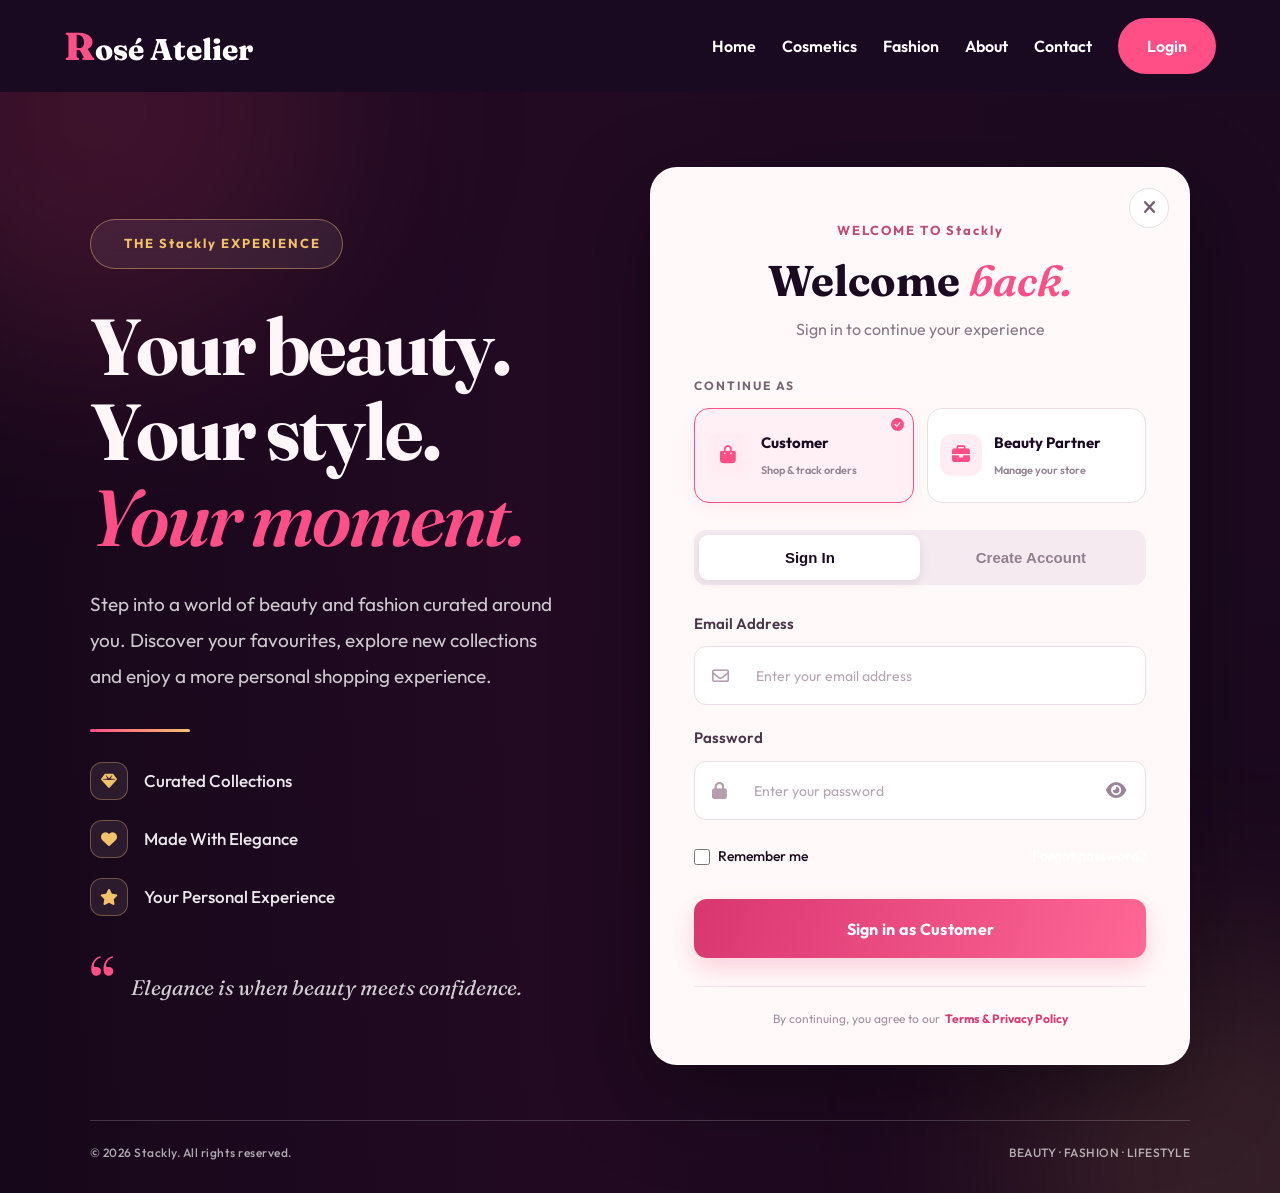
==== login.html @ b57ec541 "first commit" ====
<!DOCTYPE html>
<html lang="en">
<head>
  <meta charset="UTF-8">
  <meta name="viewport" content="width=device-width, initial-scale=1.0">

  <title>Login | Stackly</title>

  <link rel="preconnect" href="https://fonts.googleapis.com">
  <link rel="preconnect" href="https://fonts.gstatic.com" crossorigin>

  <link href="https://fonts.googleapis.com/css2?family=Fraunces:ital,wght@0,600;0,700;0,800;1,600&family=Outfit:wght@300;400;500;600;700&display=swap" rel="stylesheet">

  <link rel="stylesheet" href="https://cdnjs.cloudflare.com/ajax/libs/font-awesome/6.5.2/css/all.min.css">

  <link rel="stylesheet" href="css/base.css">
  <link rel="stylesheet" href="css/login.css">
</head>

<body class="pg-login">

  <!-- HEADER -->
  <header class="top">

    <a class="logo" href="index.html">
      <span>R</span>osé Atelier
    </a>

    <button class="burger" type="button" aria-label="Menu" aria-expanded="false">
      <i></i>
      <i></i>
      <i></i>
    </button>

    <nav class="nav">
      <a href="index.html">Home</a>
      <a href="cosmetics.html">Cosmetics</a>
      <a href="fashion.html">Fashion</a>
      <a href="about.html">About</a>
      <a href="contact.html">Contact</a>
      <a href="login.html" class="btn login-btn on">Login</a>
    </nav>

  </header>

  <div class="scrim"></div>

  <!-- LOGIN HERO -->
  <main class="login-page">

    <div class="login-bg"></div>
    <div class="login-overlay"></div>

    <div class="login-layout">

      <!-- LEFT CONTENT -->
      <section class="login-intro">

        <span class="intro-tag">
          <i class="fa-solid fa-sparkles"></i>
          THE Stackly EXPERIENCE
        </span>

        <h1>
          Your beauty.<br>
          Your style.<br>
          <em>Your moment.</em>
        </h1>

        <p>
          Step into a world of beauty and fashion curated around you.
          Discover your favourites, explore new collections and
          enjoy a more personal shopping experience.
        </p>

        <div class="intro-line"></div>

        <div class="intro-features">

          <div>
            <i class="fa-solid fa-gem"></i>
            <span>Curated Collections</span>
          </div>

          <div>
            <i class="fa-solid fa-heart"></i>
            <span>Made With Elegance</span>
          </div>

          <div>
            <i class="fa-solid fa-star"></i>
            <span>Your Personal Experience</span>
          </div>

        </div>

        <div class="intro-quote">
          <span>“</span>
          <p>Elegance is when beauty meets confidence.</p>
        </div>

      </section>

      <!-- LOGIN CARD -->
      <section class="login-card">

        <button class="close" id="closeBtn" type="button" aria-label="Close login">
          <i class="fa-solid fa-xmark"></i>
        </button>

        <div class="card-heading">

          <span class="card-eyebrow">WELCOME TO Stackly</span>

          <h2>Welcome <em>back.</em></h2>

          <p class="ls">Sign in to continue your experience</p>

        </div>

        <!-- ROLE SELECTION -->
        <div class="role-heading">CONTINUE AS</div>

        <div class="roles">

          <label class="role">
            <input type="radio" name="role" value="customer" checked>

            <span class="role-content">

              <span class="role-icon">
                <i class="fa-solid fa-bag-shopping"></i>
              </span>

              <span class="role-text">
                <b>Customer</b>
                <small>Shop & track orders</small>
              </span>

              <i class="fa-solid fa-circle-check role-check"></i>

            </span>
          </label>

          <label class="role">
            <input type="radio" name="role" value="partner">

            <span class="role-content">

              <span class="role-icon">
                <i class="fa-solid fa-briefcase"></i>
              </span>

              <span class="role-text">
                <b>Beauty Partner</b>
                <small>Manage your store</small>
              </span>

              <i class="fa-solid fa-circle-check role-check"></i>

            </span>
          </label>

        </div>

        <!-- TABS -->
        <div class="tabs">
          <button type="button" class="on" data-t="in">Sign In</button>
          <button type="button" data-t="up">Create Account</button>
        </div>

        <!-- FORM -->
        <form id="lf" novalidate>

          <label class="nmf" hidden>
            Full Name

            <span class="input-wrap">
              <i class="fa-regular fa-user"></i>
              <input
                id="ln"
                type="text"
                placeholder="Enter your full name"
                autocomplete="name"
              >
            </span>
          </label>

          <label>
            Email Address

            <span class="input-wrap">
              <i class="fa-regular fa-envelope"></i>
              <input
                id="le"
                type="email"
                placeholder="Enter your email address"
                autocomplete="email"
              >
            </span>
          </label>

          <label>
            Password

            <span class="input-wrap pw">
              <i class="fa-solid fa-lock"></i>

              <input
                id="lp"
                type="password"
                placeholder="Enter your password"
                autocomplete="current-password"
              >

              <button type="button" id="eye" aria-label="Show password">
                <i class="fa-solid fa-eye"></i>
              </button>

            </span>
          </label>
          
          <div class="login-options">
            <label class="remember-me">
              <input type="checkbox" id="rememberMe">
              <span>Remember me</span>
            </label>
          
            <a href="forgot-password.html" class="forgot-link">
              Forgot password?
            </a>
          </div>


          <!-- <div class="form-note">
            <span><i class="fa-solid fa-shield-halved"></i> Secure access</span>
            <span>Minimum 6 characters</span>
          </div> -->

          <button class="btn full" id="sub" type="submit">
            Sign in as Customer
            <i class="fa-solid fa-arrow-right"></i>
          </button>

          <p id="lm" role="status" aria-live="polite"></p>

        </form>

        <div class="card-footer">
          <span>By continuing, you agree to our</span>
          <a href="#">Terms & Privacy Policy</a>
        </div>

      </section>

    </div>

    <div class="login-bottom">
      <span>© 2026 Stackly. All rights reserved.</span>
      <span>BEAUTY · FASHION · LIFESTYLE</span>
    </div>

  </main>

  <script src="js/common.js"></script>
  <script src="js/login.js"></script>

</body>
</html>
---- css/base.css ----
* {
  box-sizing: border-box;
  margin: 0;
  padding: 0;
}
html {
  scroll-behavior: smooth;
}
:root {
  --plum: #1b0b22;
  --stack: #ff4f86;
  --gold: #f4c26b;
  --ink: #2a1030;
  --card-bg: #fff;
  --card-fg: #222;
  --card-bd: 3px solid #ff4f86;
  --card-ac: #b3123f;
}

.logo img {
  display: block;
  width: 180px;
  height: 55px;
  object-fit: contain;
}

body {
  font-family: "Outfit", sans-serif;
  background: var(--plum);
  color: #fff;
  line-height: 1.65;
  overflow-x: hidden;
}
img {
  max-width: 100%;
  display: block;
}
a {
  text-decoration: none;
  color: inherit;
}
h1,
h2,
h3,
h4 {
  font-family: "Fraunces", serif;
  line-height: 1.15;
}
.wrap {
  max-width: 1180px;
  margin: auto;
  padding: 0 20px;
}
.top {
  position: fixed;
  inset: 0 0 auto 0;
  z-index: 100;
  display: flex;
  align-items: center;
  justify-content: space-between;
  padding: 14px 5vw;
  background: rgba(27, 11, 34, 0.92);
  backdrop-filter: blur(10px);
  transition: 0.3s;
}
.top.sc {
  padding: 8px 5vw;
  box-shadow: 0 6px 30px rgba(0, 0, 0, 0.5);
}
.logo {
  font-family: "Fraunces", serif;
  font-weight: 800;
  font-size: 1.5rem;
  color: #fff;
}
.logo span {
  color: var(--stack);
  font-size: 1.9rem;
}
.nav {
  display: flex;
  align-items: center;
  gap: 26px;
}
.nav a {
  font-weight: 500;
  position: relative;
  color: #fff;
}
.nav a:not(.btn)::after {
  content: "";
  position: absolute;
  left: 0;
  bottom: -4px;
  height: 2px;
  width: 0;
  background: var(--gold);
  transition: 0.3s;
}
.nav a:not(.btn):hover::after,
.nav a.on::after {
  width: 100%;
}
.btn {
  display: inline-block;
  padding: 12px 28px;
  border-radius: 50px;
  background: var(--stack);
  color: #fff;
  font-weight: 600;
  border: 2px solid var(--stack);
  cursor: pointer;
  position: relative;
  overflow: hidden;
  font-family: inherit;
  font-size: 1rem;
  transition: 0.3s;
}
.btn::before {
  content: "";
  position: absolute;
  top: 0;
  left: -80%;
  width: 50%;
  height: 100%;
  background: rgba(255, 255, 255, 0.4);
  transform: skewX(-25deg);
  transition: 0.6s;
}
.btn:hover::before {
  left: 130%;
}
.btn:hover {
  transform: translateY(-3px);
  box-shadow: 0 10px 25px rgba(255, 79, 134, 0.5);
}
.btn.ghost {
  background: transparent;
  border-color: #fff;
  margin-left: 12px;
}
.btn.gold {
  background: var(--gold);
  border-color: var(--gold);
  color: #2a1030;
}
.btn.full {
  width: 100%;
}
.burger {
  display: none;
  background: none;
  border: 0;
  width: 34px;
  height: 26px;
  position: relative;
  cursor: pointer;
  z-index: 70;
}
.burger i {
  position: absolute;
  left: 0;
  width: 100%;
  height: 3px;
  background: #fff;
  border-radius: 3px;
  transition: 0.3s;
}
.burger i:nth-child(1) {
  top: 0;
}
.burger i:nth-child(2) {
  top: 11px;
}
.burger i:nth-child(3) {
  top: 22px;
}
.burger.x i:nth-child(1) {
  top: 11px;
  transform: rotate(45deg);
}
.burger.x i:nth-child(2) {
  opacity: 0;
}
.burger.x i:nth-child(3) {
  top: 11px;
  transform: rotate(-45deg);
}
.scrim {
  position: fixed;
  inset: 0;
  background: rgba(0, 0, 0, 0.55);
  opacity: 0;
  pointer-events: none;
  transition: 0.4s;
  z-index: 55;
}
.scrim.on {
  opacity: 1;
  pointer-events: auto;
}
@media (max-width: 900px) {
  .burger {
    display: block;
  }
  .nav {
    position: fixed;
    top: 0;
    right: 0;
    height: 100vh;
    width: 50vw;
    min-width: 220px;
    flex-direction: column;
    justify-content: center;
    gap: 28px;
    background: linear-gradient(170deg, #3a1450, #1b0b22);
    transform: translateX(100%);
    transition: transform 0.5s cubic-bezier(0.7, 0, 0.2, 1);
    z-index: 60;
    box-shadow: -10px 0 40px rgba(0, 0, 0, 0.6);
  }
  .nav.open {
    transform: none;
  }
  .nav a {
    font-size: 1.15rem;
    opacity: 0;
    transform: translateX(30px);
    transition: 0.4s;
  }
  .nav.open a {
    opacity: 1;
    transform: none;
  }
  .nav.open a:nth-child(2) {
    transition-delay: 0.1s;
  }
  .nav.open a:nth-child(3) {
    transition-delay: 0.15s;
  }
  .nav.open a:nth-child(4) {
    transition-delay: 0.2s;
  }
  .nav.open a:nth-child(5) {
    transition-delay: 0.25s;
  }
  .nav.open a:nth-child(6) {
    transition-delay: 0.3s;
  }
}
.hero {
  position: relative;
  min-height: 100vh;
  display: flex;
  align-items: center;
  overflow: hidden;
  padding: 120px 0 80px;
}
.hbg {
  position: absolute;
  inset: 0;
}
.hbg img {
  width: 100%;
  height: 100%;
  object-fit: cover;
  animation: kb 20s ease-in-out infinite alternate;
}
.hbg::after {
  content: "";
  position: absolute;
  inset: 0;
  background: linear-gradient(
    100deg,
    rgba(27, 11, 34, 0.92),
    rgba(27, 11, 34, 0.35)
  );
}
@keyframes kb {
  to {
    transform: scale(1.15) translate(-2%, -2%);
  }
}
#petals {
  position: absolute;
  inset: 0;
  width: 100%;
  height: 100%;
  z-index: 1;
  pointer-events: none;
}
.hin {
  position: relative;
  z-index: 2;
}
.hin h1 {
  font-size: clamp(2.4rem, 7vw, 5.2rem);
  max-width: 800px;
  margin: 16px 0;
}
.hin p {
  max-width: 520px;
  font-size: 1.2rem;
  margin-bottom: 28px;
}
.hbtn {
  display: flex;
  flex-wrap: wrap;
  gap: 12px;
}
.hbtn .ghost {
  margin: 0;
}
.pill {
  display: inline-block;
  padding: 6px 18px;
  border-radius: 30px;
  background: var(--gold);
  color: #2a1030;
  font-weight: 600;
}
.shim {
  background: linear-gradient(90deg, #fff, #ffb3cc, var(--gold), #fff);
  background-size: 300% 100%;
  -webkit-background-clip: text;
  background-clip: text;
  color: transparent;
  animation: sh 6s linear infinite;
}
@keyframes sh {
  to {
    background-position: -300% 0;
  }
}
.spin {
  position: absolute;
  right: 6vw;
  bottom: 8vh;
  width: 130px;
  height: 130px;
  z-index: 2;
}
.spin svg {
  width: 100%;
  animation: rot 14s linear infinite;
}
.spin text {
  fill: var(--gold);
  font-size: 11px;
  font-weight: 600;
}
.spin b {
  position: absolute;
  inset: 0;
  display: grid;
  place-items: center;
  font-size: 2rem;
  color: var(--stack);
  animation: beat 1.4s infinite;
}
@keyframes rot {
  to {
    transform: rotate(360deg);
  }
}
@keyframes beat {
  50% {
    transform: scale(1.3);
  }
}
.sec {
  padding: 90px 0;
  position: relative;
}
.shead {
  text-align: center;
  margin-bottom: 46px;
}
.shead h2 {
  font-size: clamp(1.9rem, 4vw, 3rem);
}
.shead p {
  opacity: 0.85;
  margin-top: 8px;
}
.s-cream {
  background: #fff7f2;
  color: #2a1030;
}
.s-blush {
  background: #ffd6e3;
  color: #3b0f2a;
}
.s-violet {
  background: #3a1450;
  color: #fff;
}
.s-lav {
  background: #e9defa;
  color: #26104a;
}
.s-gold {
  background: #fbe3b0;
  color: #3a2500;
}
.s-stack {
  background: linear-gradient(135deg, #ff4f86, #b3123f);
  color: #fff;
}
.reveal {
  opacity: 0;
  transform: translateY(40px) scale(0.97);
  transition:
    opacity 0.8s,
    transform 0.8s cubic-bezier(0.2, 0.8, 0.2, 1);
}
.reveal.in {
  opacity: 1;
  transform: none;
}
.grid {
  display: grid;
  grid-template-columns: repeat(auto-fit, minmax(250px, 1fr));
  gap: 26px;
}
.g4 {
  grid-template-columns: repeat(auto-fit, minmax(220px, 1fr));
}
.card {
  background: var(--card-bg);
  color: var(--card-fg);
  border: var(--card-bd);
  overflow: hidden;
  display: flex;
  flex-direction: column;
  transition:
    transform 0.4s,
    box-shadow 0.4s;
}
.card h3 {
  font-size: 1.3rem;
  margin-bottom: 6px;
  color: var(--card-fg);
}
.card p {
  color: var(--card-fg);
}
.ci {
  height: 220px;
  overflow: hidden;
  background: #ddd;
}
.ci img {
  width: 100%;
  height: 100%;
  object-fit: cover;
  transition: 0.7s;
}
.card:hover .ci img {
  transform: scale(1.12) rotate(1.5deg);
}
.cb {
  padding: 20px;
}
.tag {
  display: inline-block;
  background: var(--card-ac);
  color: #fff;
  padding: 3px 14px;
  border-radius: 20px;
  font-size: 0.85rem;
  font-weight: 600;
  margin-bottom: 10px;
}
.emo {
  font-size: 2.6rem;
  padding: 22px 20px 0;
  display: inline-block;
  animation: fl 3s ease-in-out infinite;
}
@keyframes fl {
  50% {
    transform: translateY(-8px) rotate(6deg);
  }
}
.split {
  display: grid;
  grid-template-columns: 1fr 1fr;
  gap: 50px;
  align-items: center;
  margin-top: 30px;
}
.split.rev .sp-img {
  order: 2;
}
.sp-img {
  position: relative;
  border-radius: 200px 200px 24px 24px;
  overflow: hidden;
  aspect-ratio: 4/5;
  background: #ccc;
}
.sp-img img {
  width: 100%;
  height: 100%;
  object-fit: cover;
}
.blob {
  position: absolute;
  width: 140px;
  height: 140px;
  border-radius: 50%;
  background: var(--gold);
  opacity: 0.35;
  right: -30px;
  bottom: -30px;
  animation: fl 5s infinite;
}
.sp-tx h3 {
  font-size: 2rem;
  margin-bottom: 14px;
}
.tick {
  list-style: none;
  margin-top: 16px;
}
.tick li {
  padding: 6px 0 6px 34px;
  position: relative;
}
.tick li::before {
  content: "✿";
  position: absolute;
  left: 0;
  color: var(--stack);
  font-size: 1.2rem;
  animation: rot 6s linear infinite;
}
.stats {
  display: grid;
  grid-template-columns: repeat(auto-fit, minmax(200px, 1fr));
  gap: 20px;
  text-align: center;
}
.stat b {
  display: block;
  font-family: "Fraunces", serif;
  font-size: 3.4rem;
  color: #b3123f;
}
.stat span {
  font-weight: 500;
}
.marq {
  overflow: hidden;
  background: var(--gold);
  color: #2a1030;
  padding: 14px 0;
  margin: 0 -20px 40px;
  transform: rotate(-1.5deg);
}
.mt {
  display: flex;
  gap: 30px;
  white-space: nowrap;
  width: max-content;
  animation: mq 22s linear infinite;
  font-weight: 600;
  font-size: 1.3rem;
}
.mt em {
  color: #b3123f;
  font-style: normal;
}
@keyframes mq {
  to {
    transform: translateX(-50%);
  }
}
.gal {
  columns: 3 220px;
  gap: 16px;
}
.gal figure {
  margin-bottom: 16px;
  border-radius: 16px;
  overflow: hidden;
  break-inside: avoid;
  background: #ccc;
}
.gal img {
  width: 100%;
  transition: 0.6s;
}
.gal figure:hover img {
  transform: scale(1.1) rotate(-2deg);
  filter: saturate(1.4);
}
.ctabox {
  text-align: center;
  max-width: 720px;
  margin: auto;
}
.ctabox h3 {
  font-size: 2.2rem;
  margin-bottom: 10px;
}
.ctabox p {
  margin-bottom: 22px;
}
.faq {
  max-width: 760px;
  margin: auto;
}
.faq details {
  background: #fff;
  color: #2a1030;
  border-radius: 14px;
  margin-bottom: 12px;
  overflow: hidden;
  border-left: 6px solid var(--stack);
}
.faq summary {
  padding: 16px 20px;
  cursor: pointer;
  font-weight: 600;
  list-style: none;
}
.faq summary::after {
  content: "+";
  float: right;
  font-size: 1.4rem;
  transition: 0.3s;
}
.faq details[open] summary::after {
  transform: rotate(45deg);
}
.faq p {
  padding: 0 20px 18px;
  animation: dn 0.4s;
}
@keyframes dn {
  from {
    opacity: 0;
    transform: translateY(-8px);
  }
}
.steps {
  max-width: 700px;
  margin: auto;
  list-style: none;
  counter-reset: s;
}
.steps li {
  display: flex;
  gap: 20px;
  align-items: center;
  background: #fff;
  color: #26104a;
  border-radius: 16px;
  padding: 18px 22px;
  margin-bottom: 16px;
}
.steps b {
  flex: none;
  width: 52px;
  height: 52px;
  display: grid;
  place-items: center;
  border-radius: 50%;
  background: var(--stack);
  color: #fff;
  font-size: 1.4rem;
}
.form {
  max-width: 760px;
  margin: auto;
  background: #fff;
  color: #2a1030;
  padding: 30px;
  border-radius: 20px;
  display: grid;
  gap: 16px;
}
.row {
  display: grid;
  grid-template-columns: 1fr 1fr;
  gap: 16px;
}
label {
  display: grid;
  gap: 6px;
  font-weight: 600;
}
input,
select,
textarea {
  padding: 12px 14px;
  border: 2px solid #d7c3e6;
  border-radius: 10px;
  font: inherit;
  color: #2a1030;
  background: #fff;
}
input:focus,
select:focus,
textarea:focus {
  outline: 3px solid #ff4f86;
  border-color: transparent;
}
.copy {
  text-align: center;
  margin-top: 40px;
  opacity: 0.7;
  font-size: 0.9rem;
}
.spark {
  position: fixed;
  pointer-events: none;
  z-index: 99;
  font-size: 14px;
  color: var(--gold);
  animation: sp 0.9s forwards;
}
@keyframes sp {
  to {
    transform: translate(var(--x), var(--y)) scale(0);
    opacity: 0;
  }
}
:focus-visible {
  outline: 3px solid var(--gold);
  outline-offset: 3px;
}
@media (max-width: 800px) {
  .split {
    grid-template-columns: 1fr;
  }
  .split.rev .sp-img {
    order: 0;
  }
  .fgrid {
    grid-template-columns: 1fr 1fr;
  }
  .row {
    grid-template-columns: 1fr;
  }
  .spin {
    display: none;
  }
  .sec {
    padding: 64px 0;
  }
}
@media (prefers-reduced-motion: reduce) {
  * {
    animation: none !important;
    transition: none !important;
  }
  .reveal {
    opacity: 1;
    transform: none;
  }
}



/* ================= stack ATELIER FOOTER ================= */

.stack-footer {
  position: relative;
  overflow: hidden;
  padding: 75px 0 22px;
  background:
    radial-gradient(circle at 85% 15%, rgba(255, 79, 134, .13), transparent 30%),
    linear-gradient(135deg, #120619, #1b0b22 55%, #2a1030);
  color: #fff;
}

.stack-footer::before {
  content: "";
  position: absolute;
  width: 320px;
  height: 320px;
  border: 1px solid rgba(244, 194, 107, .12);
  border-radius: 50%;
  top: -190px;
  right: -80px;
  pointer-events: none;
}

.stack-footer-grid {
  display: grid;
  grid-template-columns: 1.6fr 1fr 1.15fr 1.5fr;
  gap: 45px;
  padding-bottom: 55px;
}

/* BRAND */

.stack-footer-brand .logo {
  display: inline-block;
  font-size: 1.9rem;
  margin-bottom: 18px;
}

.stack-footer-brand .logo span {
  font-size: 2.4rem;
}

.stack-footer-brand p {
  max-width: 340px;
  color: rgba(255,255,255,.68);
  font-size: 1rem;
  line-height: 1.9;
  margin-bottom: 25px;
}

/* SOCIAL ICONS */

.footer-socials {
  display: flex;
  gap: 12px;
  align-items: center;
}

.footer-socials a {
  width: 42px;
  height: 42px;
  display: grid;
  place-items: center;
  border: 1px solid rgba(244,194,107,.4);
  border-radius: 50%;
  color: var(--gold);
  font-size: 1rem;
  transition: .35s;
}

.footer-socials a:hover {
  background: var(--stack);
  border-color: var(--stack);
  color: #fff;
  transform: translateY(-5px);
  box-shadow: 0 8px 20px rgba(255,79,134,.25);
}

/* FOOTER COLUMNS */

.stack-footer-col h5 {
  color: var(--gold);
  font-family: 'Fraunces', serif;
  font-size: 1.3rem;
  margin-bottom: 22px;
}

.stack-footer-col > a {
  display: block;
  width: fit-content;
  color: rgba(255,255,255,.7);
  font-size: .98rem;
  padding: 6px 0;
  transition: .3s;
}

.stack-footer-col > a:hover {
  color: var(--stack);
  transform: translateX(5px);
}

/* NEWSLETTER */

.stack-newsletter p {
  color: rgba(255,255,255,.68);
  font-size: .98rem;
  line-height: 1.8;
  margin-bottom: 20px;
}

.stack-newsletter-form {
  display: flex;
  align-items: center;
  gap: 8px;
  padding: 6px;
  background: rgba(255,255,255,.08);
  border: 1px solid rgba(244,194,107,.35);
  border-radius: 50px;
}

.stack-newsletter-form input {
  min-width: 0;
  flex: 1;
  padding: 11px 13px;
  border: 0;
  outline: 0;
  background: transparent;
  color: #fff;
  font-family: inherit;
  font-size: .9rem;
}

.stack-newsletter-form input::placeholder {
  color: rgba(255,255,255,.55);
}

.stack-newsletter-form input:focus {
  outline: none;
  border: 0;
  box-shadow: none;
}

.stack-newsletter-form button {
  flex: none;
  width: 43px;
  height: 43px;
  border: 0;
  border-radius: 50%;
  background: var(--stack);
  color: #fff;
  font-size: 1rem;
  cursor: pointer;
  transition: .3s;
}

.stack-newsletter-form button:hover {
  background: var(--gold);
  color: var(--plum);
  transform: rotate(-35deg);
}

.newsletter-note {
  display: block;
  margin-top: 12px;
  color: rgba(255,255,255,.48);
  font-size: .82rem;
}

/* BOTTOM BAR */

.stack-footer-bottom {
  display: flex;
  justify-content: space-between;
  align-items: center;
  gap: 20px;
  flex-wrap: wrap;
  padding-top: 23px;
  border-top: 1px solid rgba(255,255,255,.13);
  color: rgba(255,255,255,.55);
  font-size: .88rem;
}

.footer-bottom-links {
  display: flex;
  gap: 22px;
}

.footer-bottom-links a {
  transition: .3s;
}

.footer-bottom-links a:hover {
  color: var(--gold);
}

.footer-made i {
  color: var(--stack);
  margin: 0 3px;
}

/* TABLET */

@media (max-width: 1000px) {
  .stack-footer-grid {
    grid-template-columns: 1.4fr 1fr;
    gap: 40px;
  }

  .stack-footer-brand p {
    max-width: 420px;
  }
}

/* MOBILE */

@media (max-width: 600px) {
  .stack-footer {
    padding: 55px 0 20px;
  }

  .stack-footer-grid {
    grid-template-columns: 1fr 1fr;
    gap: 35px 22px;
    padding-bottom: 35px;
  }

  .stack-footer-brand {
    grid-column: 1 / -1;
  }

  .stack-newsletter {
    grid-column: 1 / -1;
  }

  .stack-footer-brand .logo {
    font-size: 1.7rem;
  }

  .stack-footer-col h5 {
    font-size: 1.15rem;
    margin-bottom: 14px;
  }

  .stack-footer-col > a {
    font-size: .9rem;
  }

  .stack-footer-brand p,
  .stack-newsletter p {
    font-size: .92rem;
  }

  .stack-footer-bottom {
    flex-direction: column;
    text-align: center;
    gap: 13px;
  }
}

@media (max-width: 360px) {
  .stack-footer-grid {
    column-gap: 14px;
  }
}
---- css/login.css ----
/* =========================================
   ROSÉ ATELIER — PREMIUM LOGIN PAGE
========================================= */

.pg-login {
  --login-plum: #1b0b22;
  --login-rose: #ff4f86;
  --login-gold: #f4c26b;
  --login-muted: #897687;
  --login-border: #eadde5;
  font-family: "Outfit", sans-serif;
}

/* =========================================
   HEADER
========================================= */

.pg-login .top {
  position: relative;
  z-index: 100;
}

.pg-login .logo {
  font-family: "Fraunces", serif;
  font-size: 30px;
}

.pg-login .logo span {
  font-size: 39px;
  color: var(--login-rose);
}

.pg-login .nav a {
  font-size: 16px;
  font-weight: 600;
}

.pg-login .nav .login-btn {
  padding: 13px 27px;
}

/* =========================================
   LOGIN BACKGROUND
========================================= */

.login-page {
  min-height: calc(100vh - 82px);
  position: relative;
  padding: 75px 7% 30px;
  overflow: hidden;
  isolation: isolate;
  background: #1b0b22;
}

/* Background image */

.login-bg {
  position: absolute;
  inset: 0;
  z-index: -3;

  background-image:
    url("images/img23.jpg");

  background-size: cover;
  background-position: center 35%;
  transform: scale(1.02);
}

/* Plum overlay */

.login-overlay {
  position: absolute;
  inset: 0;
  z-index: -2;

  background:
    linear-gradient(
      90deg,
      rgba(23, 7, 26, 0.94) 0%,
      rgba(35, 10, 35, 0.84) 43%,
      rgba(28, 9, 30, 0.70) 100%
    ),
    linear-gradient(
      0deg,
      rgba(20, 5, 24, 0.65),
      transparent 60%
    );
}

/* Decorative glow */

.login-page::before {
  content: "";
  position: absolute;
  width: 480px;
  height: 480px;
  border-radius: 50%;
  top: -220px;
  left: -150px;
  background: rgba(255, 79, 134, 0.16);
  filter: blur(100px);
  z-index: -1;
  pointer-events: none;
}

.login-page::after {
  content: "";
  position: absolute;
  width: 420px;
  height: 420px;
  border-radius: 50%;
  right: -150px;
  bottom: -180px;
  background: rgba(244, 194, 107, 0.13);
  filter: blur(100px);
  z-index: -1;
  pointer-events: none;
}

/* =========================================
   MAIN LAYOUT
========================================= */

.login-layout {
  width: 100%;
  max-width: 1320px;
  margin: auto;
  display: grid;
  grid-template-columns: minmax(0, 1fr) 540px;
  gap: 85px;
  align-items: center;
  position: relative;
  z-index: 2;
}

/* =========================================
   INTRO CONTENT
========================================= */

.login-intro {
  max-width: 620px;
  color: white;
  padding: 30px 0;
}

.intro-tag {
  display: inline-flex;
  align-items: center;
  gap: 12px;
  padding: 13px 21px;
  border: 1px solid rgba(244, 194, 107, 0.45);
  border-radius: 40px;
  background: rgba(255, 255, 255, 0.07);
  backdrop-filter: blur(10px);
  color: var(--login-gold);
  font-size: 13px;
  font-weight: 700;
  letter-spacing: 2px;
}

.intro-tag i {
  font-size: 16px;
}

.login-intro h1 {
  margin: 35px 0 25px;
  font-family: "Fraunces", serif;
  font-size: clamp(58px, 6.2vw, 88px);
  font-weight: 700;
  letter-spacing: -2px;
  line-height: 1.08;
  color: #fff7f7;
}

.login-intro h1 em {
  color: var(--login-rose);
  font-weight: 600;
}

.login-intro > p {
  max-width: 550px;
  font-size: 19px;
  font-weight: 400;
  line-height: 1.9;
  color: rgba(255, 255, 255, 0.78);
}

.intro-line {
  width: 100px;
  height: 3px;
  margin: 35px 0 30px;
  border-radius: 10px;
  background: linear-gradient(90deg, var(--login-rose), var(--login-gold));
}

/* Intro feature list */

.intro-features {
  display: flex;
  flex-direction: column;
  gap: 20px;
}

.intro-features div {
  display: flex;
  align-items: center;
  gap: 16px;
  color: rgba(255, 255, 255, 0.91);
  font-size: 17px;
  font-weight: 500;
}

.intro-features i {
  width: 38px;
  height: 38px;
  display: grid;
  place-items: center;
  border: 1px solid rgba(244, 194, 107, 0.35);
  border-radius: 12px;
  background: rgba(255, 255, 255, 0.08);
  color: var(--login-gold);
  font-size: 16px;
}

/* Quote */

.intro-quote {
  display: flex;
  align-items: center;
  gap: 15px;
  margin-top: 45px;
}

.intro-quote > span {
  font-family: "Fraunces", serif;
  font-size: 75px;
  line-height: 0.7;
  color: var(--login-rose);
}

.intro-quote p {
  font-family: "Fraunces", serif;
  font-size: 21px;
  font-style: italic;
  color: rgba(255, 255, 255, 0.8);
}

/* =========================================
   LOGIN CARD
========================================= */

.login-card {
  width: 100%;
  padding: 48px 43px 36px;
  position: relative;
  border: 1px solid rgba(255, 255, 255, 0.85);
  border-radius: 27px;
  background: #fffaf9;
  box-shadow: 0 30px 90px rgba(0, 0, 0, 0.35);
}

.close {
  position: absolute;
  top: 20px;
  right: 20px;
  width: 40px;
  height: 40px;
  border: 1px solid var(--login-border);
  border-radius: 50%;
  background: #fff;
  color: #755c70;
  font-size: 18px;
  transition: 0.3s ease;
}

.close:hover {
  color: white;
  background: var(--login-rose);
  border-color: var(--login-rose);
  transform: rotate(90deg);
}

/* Heading */

.card-heading {
  text-align: center;
  margin-bottom: 33px;
}

.card-eyebrow {
  display: inline-block;
  color: #c24a77;
  font-size: 13px;
  font-weight: 700;
  letter-spacing: 2px;
}

.card-heading h2 {
  margin: 12px 0 10px;
  font-family: "Fraunces", serif;
  font-size: 43px;
  font-weight: 700;
  color: var(--login-plum);
  line-height: 1.2;
}

.card-heading h2 em {
  color: var(--login-rose);
  font-weight: 600;
}

.card-heading .ls {
  font-size: 16px;
  color: var(--login-muted);
}

/* =========================================
   ROLE SELECTION
========================================= */

.role-heading {
  margin-bottom: 12px;
  color: #786474;
  font-size: 12px;
  font-weight: 700;
  letter-spacing: 1.8px;
}

.roles {
  display: grid;
  grid-template-columns: 1fr 1fr;
  gap: 13px;
  margin-bottom: 27px;
}

.role {
  display: block;
  cursor: pointer;
}

.role input {
  position: absolute;
  opacity: 0;
  pointer-events: none;
}

.role-content {
  min-height: 95px;
  padding: 15px 12px;
  display: flex;
  align-items: center;
  gap: 12px;
  position: relative;
  border: 1.5px solid var(--login-border);
  border-radius: 15px;
  background: #fff;
  transition: 0.25s ease;
}

.role:hover .role-content {
  border-color: #ee9ab7;
  transform: translateY(-3px);
}

.role input:checked + .role-content {
  border-color: var(--login-rose);
  background: #fff0f5;
  box-shadow: 0 5px 18px rgba(255, 79, 134, 0.09);
}

.role-icon {
  width: 42px;
  height: 42px;
  flex-shrink: 0;
  display: grid;
  place-items: center;
  border-radius: 12px;
  color: var(--login-rose);
  background: #ffedf3;
  font-size: 18px;
}

.role-text {
  display: flex;
  flex-direction: column;
  gap: 5px;
}

.role-text b {
  font-size: 15px;
  color: var(--login-plum);
}

.role-text small {
  font-size: 11px;
  color: #968393;
}

.role-check {
  position: absolute;
  top: 9px;
  right: 9px;
  color: var(--login-rose);
  font-size: 13px;
  opacity: 0;
  transition: 0.2s ease;
}

.role input:checked + .role-content .role-check {
  opacity: 1;
}

/* =========================================
   TABS
========================================= */

.tabs {
  display: grid;
  grid-template-columns: 1fr 1fr;
  padding: 5px;
  margin-bottom: 27px;
  border-radius: 12px;
  background: #f4eaf0;
}

.tabs button {
  padding: 14px 10px;
  border: 0;
  border-radius: 9px;
  background: transparent;
  color: #927f90;
  font-size: 15px;
  font-weight: 600;
  transition: 0.25s ease;
}

.tabs button.on {
  background: white;
  color: var(--login-plum);
  box-shadow: 0 3px 12px rgba(40, 15, 40, 0.09);
}

/* =========================================
   FORM
========================================= */

#lf {
  display: flex;
  flex-direction: column;
  gap: 21px;
}

#lf > label {
  display: flex;
  flex-direction: column;
  gap: 10px;
  color: #49364a;
  font-size: 15px;
  font-weight: 600;
}

#lf .nmf[hidden] {
  display: none !important;
}

.input-wrap {
  width: 100%;
  height: 59px;
  padding: 0 17px;
  display: flex;
  align-items: center;
  gap: 13px;
  border: 1.5px solid var(--login-border);
  border-radius: 12px;
  background: white;
  transition: 0.25s ease;
}

.input-wrap:focus-within {
  border-color: var(--login-rose);
  box-shadow: 0 0 0 4px rgba(255, 79, 134, 0.09);
}

.input-wrap > i {
  color: #b49eaf;
  font-size: 17px;
  flex-shrink: 0;
}

.input-wrap input {
  width: 100%;
  min-width: 0;
  height: 100%;
  border: 0;
  outline: 0;
  background: transparent;
  color: var(--login-plum);
  font-size: 15px;
  font-weight: 500;
}

.input-wrap input::placeholder {
  color: #b5a5b2;
  font-size: 14px;
  font-weight: 400;
}

/* Password icon */

.pw {
  padding-right: 10px;
}

.pw button {
  width: 38px;
  height: 38px;
  flex-shrink: 0;
  display: grid;
  place-items: center;
  border: 0;
  border-radius: 9px;
  background: transparent;
  color: #9a8497;
  font-size: 18px;
  transition: 0.2s ease;
}

.pw button:hover {
  color: var(--login-rose);
  background: #fff0f5;
}

/* =========================================
   FORM NOTE
========================================= */

.form-note {
  display: flex;
  align-items: center;
  justify-content: space-between;
  gap: 10px;
  margin-top: -5px;
  color: #a08d9e;
  font-size: 12px;
}

.form-note i {
  margin-right: 5px;
  color: #d58aa5;
}

/* =========================================
   SUBMIT BUTTON
========================================= */

#sub.btn.full {
  width: 100%;
  min-height: 59px;
  padding: 14px 20px;
  display: flex;
  align-items: center;
  justify-content: center;
  gap: 13px;
  border: 0;
  border-radius: 13px;
  background: linear-gradient(110deg, #d93670, #ff6796);
  color: white;
  font-size: 16px;
  font-weight: 700;
  letter-spacing: 0.3px;
  box-shadow: 0 10px 25px rgba(232, 61, 114, 0.22);
  transition: 0.3s ease;
}

#sub.btn.full:hover {
  transform: translateY(-3px);
  box-shadow: 0 15px 30px rgba(232, 61, 114, 0.3);
}

#sub:disabled {
  opacity: 0.7;
  cursor: not-allowed;
  transform: none;
}

#lm {
  min-height: 0;
  margin: -8px 0 0;
  text-align: center;
  font-size: 14px;
  line-height: 1.5;
}

#lm:empty {
  display: none;
}

#lm.show {
  padding: 11px;
  border-radius: 9px;
  background: #fff0f5;
}

/* Spinner */

.login-spinner {
  width: 17px;
  height: 17px;
  display: inline-block;
  border: 2px solid rgba(255,255,255,0.4);
  border-top-color: white;
  border-radius: 50%;
  animation: loginSpin 0.7s linear infinite;
}

@keyframes loginSpin {
  to {
    transform: rotate(360deg);
  }
}

/* =========================================
   CARD FOOTER
========================================= */

.card-footer {
  display: flex;
  flex-wrap: wrap;
  justify-content: center;
  gap: 5px;
  margin-top: 28px;
  padding-top: 22px;
  border-top: 1px solid #f0e4eb;
  color: #a28e9f;
  font-size: 12px;
  line-height: 1.6;
}

.card-footer a {
  color: #d83c73;
  font-weight: 700;
}

.card-footer a:hover {
  text-decoration: underline;
}

/* =========================================
   BOTTOM LINE
========================================= */

.login-bottom {
  width: 100%;
  max-width: 1320px;
  margin: 55px auto 0;
  padding-top: 22px;
  display: flex;
  justify-content: space-between;
  gap: 20px;
  border-top: 1px solid rgba(255, 255, 255, 0.18);
  color: rgba(255, 255, 255, 0.65);
  font-size: 12px;
  font-weight: 500;
  letter-spacing: 0.5px;
  position: relative;
  z-index: 2;
}

/* =========================================
   TABLET
========================================= */

@media (max-width: 1100px) {

  .login-page {
    padding-left: 5%;
    padding-right: 5%;
  }

  .login-layout {
    grid-template-columns: minmax(0, 1fr) 490px;
    gap: 40px;
  }

  .login-intro h1 {
    font-size: 62px;
  }

  .login-intro > p {
    font-size: 17px;
  }

  .login-card {
    padding: 42px 30px 32px;
  }

}

/* =========================================
   MOBILE
========================================= */

@media (max-width: 760px) {

  .login-page {
    min-height: calc(100vh - 72px);
    padding: 55px 5% 25px;
  }

  .login-bg {
    background-position: 65% center;
  }

  .login-overlay {
    background: rgba(24, 7, 28, 0.87);
  }

  .login-layout {
    max-width: 540px;
    grid-template-columns: 1fr;
    gap: 40px;
  }

  .login-intro {
    padding: 0;
    text-align: center;
    margin: auto;
  }

  .intro-tag {
    font-size: 11px;
  }

  .login-intro h1 {
    font-size: clamp(49px, 10vw, 65px);
    margin: 25px 0 17px;
  }

  .login-intro > p {
    font-size: 16px;
    line-height: 1.8;
  }

  .intro-line {
    margin: 25px auto;
  }

  .intro-features {
    align-items: center;
    gap: 13px;
  }

  .intro-features div {
    font-size: 15px;
  }

  .intro-quote {
    justify-content: center;
    margin-top: 30px;
  }

  .intro-quote p {
    font-size: 18px;
  }

  .login-card {
    padding: 42px 32px 32px;
  }

  .login-bottom {
    margin-top: 40px;
    flex-direction: column;
    align-items: center;
    text-align: center;
    font-size: 11px;
  }

}

/* =========================================
   SMALL MOBILE
========================================= */

@media (max-width: 480px) {

  .login-page {
    padding: 40px 15px 22px;
  }

  .intro-tag {
    padding: 11px 14px;
    font-size: 9px;
    letter-spacing: 1.3px;
  }

  .login-intro h1 {
    font-size: 47px;
  }

  .login-intro > p {
    font-size: 15px;
  }

  .intro-features div {
    font-size: 14px;
  }

  .login-card {
    padding: 38px 19px 27px;
    border-radius: 21px;
  }

  .card-heading h2 {
    font-size: 37px;
  }

  .card-heading .ls {
    font-size: 14px;
  }

  .roles {
    gap: 8px;
  }

  .role-content {
    min-height: 90px;
    padding: 10px 7px;
    gap: 7px;
  }

  .role-icon {
    width: 34px;
    height: 34px;
    font-size: 15px;
  }

  .role-text b {
    font-size: 12px;
  }

  .role-text small {
    font-size: 9px;
  }

  .role-check {
    font-size: 11px;
    top: 6px;
    right: 6px;
  }

  #lf > label {
    font-size: 14px;
  }

  .input-wrap {
    height: 55px;
  }

  .input-wrap input {
    font-size: 14px;
  }

  .form-note {
    font-size: 10px;
  }

  #sub.btn.full {
    min-height: 55px;
    font-size: 14px;
  }

  .card-footer {
    font-size: 10px;
  }

}

/* =========================================
   ACCESSIBILITY
========================================= */

@media (prefers-reduced-motion: reduce) {

  .login-page *,
  .login-page *::before,
  .login-page *::after {
    animation-duration: 0.01ms !important;
    transition-duration: 0.01ms !important;
  }

}

/* ======================================================== */

.login-options {
  display: flex;
  align-items: center;
  justify-content: space-between;
  gap: 12px;
  margin: 4px 0 10px;
  flex-wrap: wrap;
}

.remember-me {
  display: flex;
  align-items: center;
  gap: 8px;
  font-size: 14px;
  font-weight: 500;
  cursor: pointer;
}

.remember-me input {
  width: 16px;
  height: 16px;
  accent-color: var(--rose);
  cursor: pointer;
}

.remember-me span {
  color: var(--plum);
}

.forgot-link {
  color: var(--rose);
  font-size: 14px;
  font-weight: 600;
  transition: .3s;
}

.forgot-link:hover {
  color: var(--gold);
  text-decoration: underline;
}
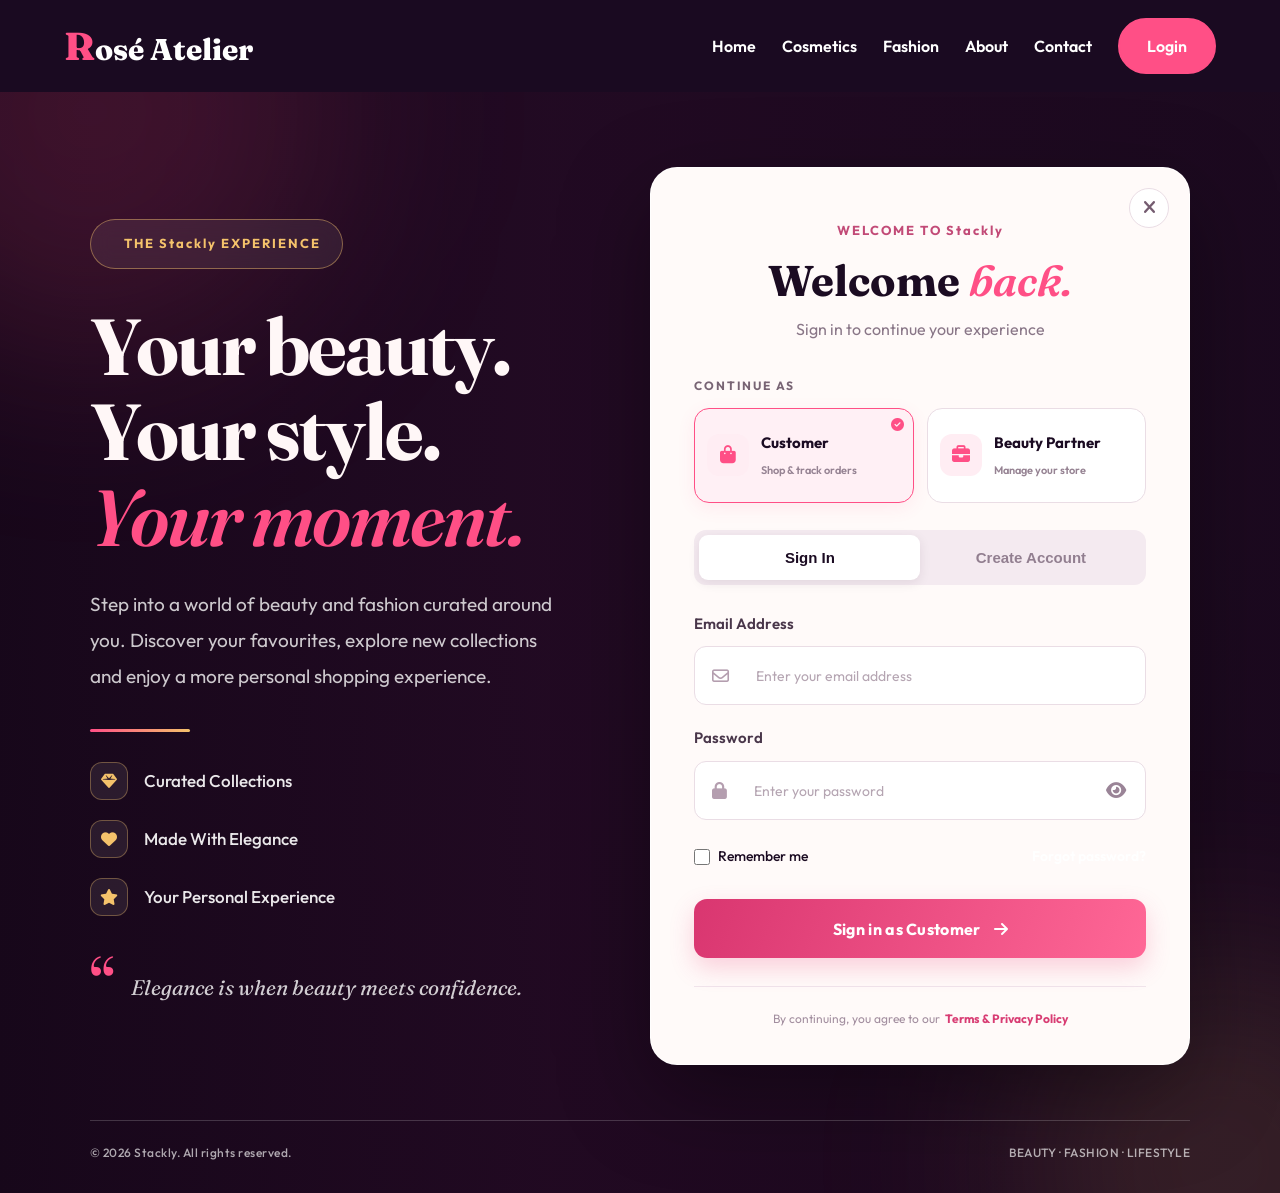
==== commit 4f48e224: "." ====
--- a/login.html
+++ b/login.html
@@ -171,81 +171,115 @@
         </div>
 
         <!-- FORM -->
-        <form id="lf" novalidate>
-
-          <label class="nmf" hidden>
-            Full Name
-
-            <span class="input-wrap">
-              <i class="fa-regular fa-user"></i>
-              <input
-                id="ln"
-                type="text"
-                placeholder="Enter your full name"
-                autocomplete="name"
-              >
-            </span>
-          </label>
-
-          <label>
-            Email Address
-
-            <span class="input-wrap">
-              <i class="fa-regular fa-envelope"></i>
-              <input
-                id="le"
-                type="email"
-                placeholder="Enter your email address"
-                autocomplete="email"
-              >
-            </span>
-          </label>
-
-          <label>
-            Password
-
-            <span class="input-wrap pw">
-              <i class="fa-solid fa-lock"></i>
-
-              <input
-                id="lp"
-                type="password"
-                placeholder="Enter your password"
-                autocomplete="current-password"
-              >
-
-              <button type="button" id="eye" aria-label="Show password">
-                <i class="fa-solid fa-eye"></i>
-              </button>
-
-            </span>
-          </label>
-          
-          <div class="login-options">
-            <label class="remember-me">
-              <input type="checkbox" id="rememberMe">
-              <span>Remember me</span>
-            </label>
-          
-            <a href="forgot-password.html" class="forgot-link">
-              Forgot password?
-            </a>
-          </div>
-
-
-          <!-- <div class="form-note">
-            <span><i class="fa-solid fa-shield-halved"></i> Secure access</span>
-            <span>Minimum 6 characters</span>
-          </div> -->
-
-          <button class="btn full" id="sub" type="submit">
-            Sign in as Customer
-            <i class="fa-solid fa-arrow-right"></i>
-          </button>
-
-          <p id="lm" role="status" aria-live="polite"></p>
-
-        </form>
+
+<form id="lf" novalidate>
+
+  <!-- FULL NAME -->
+  <label class="nmf" hidden>
+    Full Name
+
+    <span class="input-wrap">
+      <i class="fa-regular fa-user"></i>
+      <input
+        id="ln"
+        type="text"
+        placeholder="Enter your full name"
+        autocomplete="name"
+      >
+    </span>
+  </label>
+
+  <!-- EMAIL -->
+  <label>
+    Email Address
+
+    <span class="input-wrap">
+      <i class="fa-regular fa-envelope"></i>
+      <input
+        id="le"
+        type="email"
+        placeholder="Enter your email address"
+        autocomplete="email"
+      >
+    </span>
+  </label>
+
+  <!-- PASSWORD -->
+  <label>
+    Password
+
+    <span class="input-wrap pw">
+      <i class="fa-solid fa-lock"></i>
+
+      <input
+        id="lp"
+        type="password"
+        placeholder="Enter your password"
+        autocomplete="new-password"
+      >
+
+      <button type="button" id="eye" aria-label="Show password">
+        <i class="fa-solid fa-eye"></i>
+      </button>
+    </span>
+  </label>
+
+  <!-- CONFIRM PASSWORD -->
+  <label class="confirm-password-field" hidden>
+    Confirm Password
+
+    <span class="input-wrap pw">
+      <i class="fa-solid fa-lock"></i>
+
+      <input
+        id="confirmPassword"
+        type="password"
+        placeholder="Confirm your password"
+        autocomplete="new-password"
+      >
+
+      <button
+        type="button"
+        id="toggleConfirmPassword"
+        aria-label="Show password"
+      >
+        <i class="fa-solid fa-eye"></i>
+      </button>
+    </span>
+  </label>
+
+  <!-- REMEMBER / FORGOT -->
+  <div class="login-options signin-options">
+    <label class="remember-me">
+      <input type="checkbox" id="rememberMe">
+      <span>Remember me</span>
+    </label>
+
+    <a href="forgot-password.html" class="forgot-link">
+      Forgot password?
+    </a>
+  </div>
+
+  <!-- TERMS -->
+  <label class="signup-terms" hidden>
+    <input type="checkbox" name="terms">
+    <span>
+      I agree to the
+      <a href="#">Terms & Privacy Policy</a>
+    </span>
+  </label>
+
+  <!-- SUBMIT -->
+  <button class="btn full" id="sub" type="submit">
+    Sign in as Customer
+    <i class="fa-solid fa-arrow-right"></i>
+  </button>
+
+  <!-- MESSAGE -->
+  <p id="lm" role="status" aria-live="polite"></p>
+
+</form>
+
 
         <div class="card-footer">
           <span>By continuing, you agree to our</span>
--- a/css/login.css
+++ b/css/login.css
@@ -934,3 +934,43 @@
   color: var(--gold);
   text-decoration: underline;
 }
+
+
+/* SIGNUP EXTRA FIELDS */
+
+.confirm-password-field[hidden],
+.signup-terms[hidden],
+.signin-options[hidden],
+.nmf[hidden] {
+  display: none !important;
+}
+
+.signup-terms {
+  display: flex;
+  flex-direction: column;
+  align-items: flex-start;
+  gap: 9px;
+  margin: 5px 0 15px;
+  font-size: 13px;
+  line-height: 1.6;
+}
+
+.signup-terms input {
+  margin-top: 4px;
+  accent-color: var(--primary);
+  flex-shrink: 0;
+}
+
+.signup-terms a {
+  color: var(--primary);
+  font-weight: 600;
+  text-decoration: underline;
+}
+
+#lm {
+  display: none;
+}
+
+#lm.show {
+  display: block;
+}
